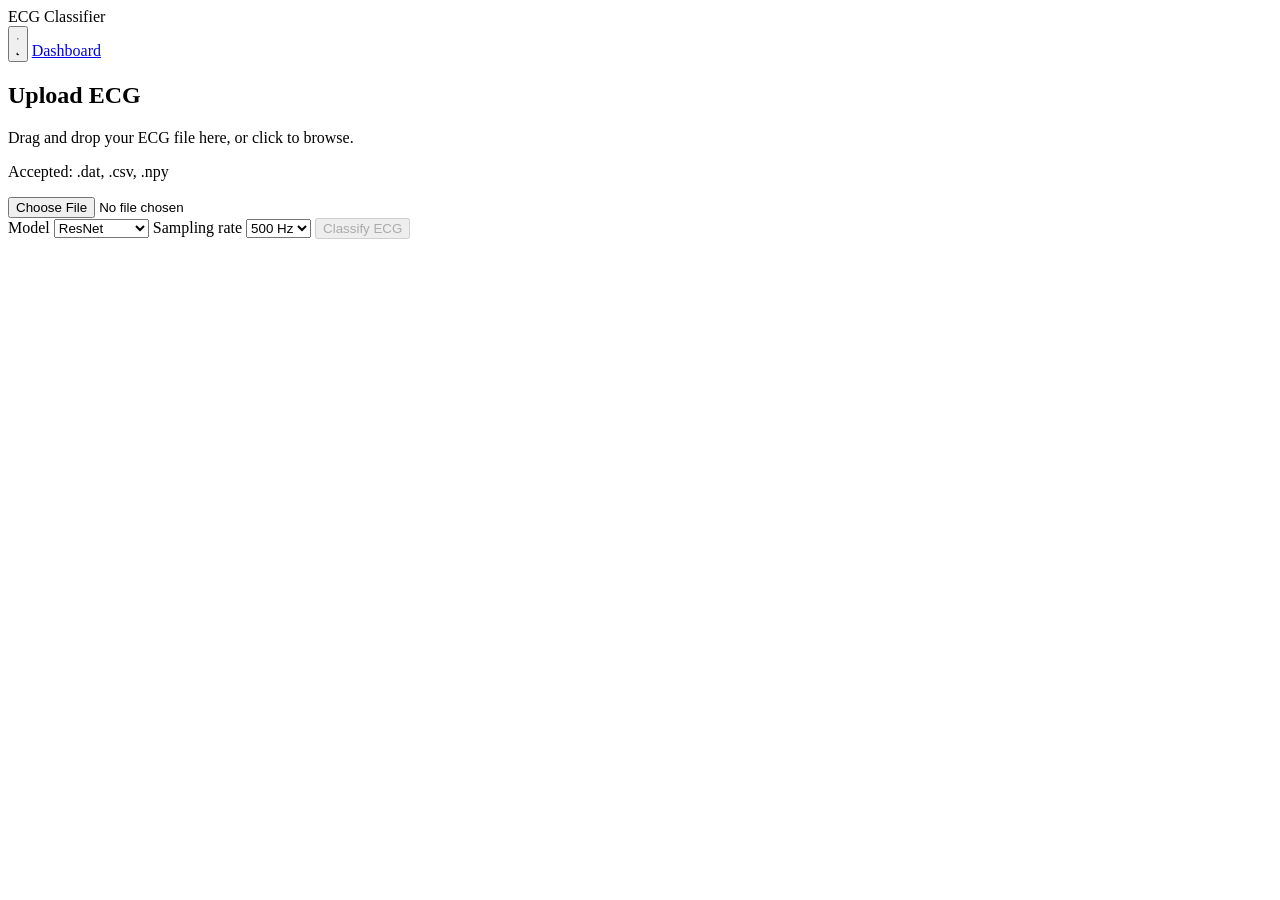
==== app/static/index.html @ f08a7ce4 "feat(frontend): add index and dashboard HTML pages Made-with: Cursor" ====
<!DOCTYPE html>
<html lang="en">
<head>
  <meta charset="UTF-8">
  <meta name="viewport" content="width=device-width, initial-scale=1.0">
  <title>ECG Classifier — Upload & Predict</title>
  <link rel="preconnect" href="https://fonts.googleapis.com">
  <link rel="preconnect" href="https://fonts.gstatic.com" crossorigin>
  <link href="https://fonts.googleapis.com/css2?family=Inter:wght@400;500;600;700&display=swap" rel="stylesheet">
  <link rel="stylesheet" href="css/style.css">
</head>
<body>
  <nav class="nav">
    <span class="nav-title">ECG Classifier</span>
    <div class="theme-toggle-wrap">
      <button type="button" class="theme-toggle" id="themeToggle" title="Toggle dark mode" aria-label="Toggle dark mode">
        <span class="icon-sun" aria-hidden="true"><svg viewBox="0 0 24 24"><path d="M12 3v1m0 16v1m9-9h-1M4 12H3m15.364 6.364l-.707-.707M6.343 6.343l-.707-.707m12.728 0l-.707.707M6.343 17.657l-.707.707M16 12a4 4 0 11-8 0 4 4 0 018 0z"/></svg></span>
        <span class="icon-moon" aria-hidden="true"><svg viewBox="0 0 24 24"><path d="M21 12.79A9 9 0 1111.21 3 7 7 0 0021 12.79z"/></svg></span>
      </button>
      <a href="dashboard.html" class="nav-link">Dashboard</a>
    </div>
  </nav>

  <main class="container">
    <section class="card">
      <h2 class="card-title">Upload ECG</h2>
      <div class="upload-zone" id="uploadZone" role="button" tabindex="0">
        <p>Drag and drop your ECG file here, or click to browse.</p>
        <p class="hint">Accepted: .dat, .csv, .npy</p>
        <input type="file" id="fileInput" class="input-file-hidden" accept=".dat,.csv,.npy">
      </div>
      <div class="options-row">
        <label for="modelSelect">Model</label>
        <select id="modelSelect">
          <option value="resnet">ResNet</option>
          <option value="cnn">CNN</option>
          <option value="cnn_lstm">CNN+LSTM</option>
          <option value="transformer">Transformer</option>
        </select>
        <label for="rateSelect">Sampling rate</label>
        <select id="rateSelect">
          <option value="100">100 Hz</option>
          <option value="500" selected>500 Hz</option>
        </select>
        <button type="button" class="btn btn-primary" id="submitBtn" disabled>Classify ECG</button>
      </div>
    </section>

    <section class="card" id="chartSection" style="display: none;">
      <h2 class="card-title">ECG Signal (12 leads)</h2>
      <div class="ecg-chart-container" id="ecgChartDiv"></div>
    </section>

    <section class="card" id="resultsSection" style="display: none;">
      <h2 class="card-title">Prediction results</h2>
      <div class="prediction-bars" id="predictionBars"></div>
    </section>
  </main>

  <div class="loading-overlay" id="loadingOverlay">
    <div class="spinner"></div>
  </div>

  <div class="toast" id="toast"></div>

  <script src="https://cdn.plot.ly/plotly-latest.min.js"></script>
  <script src="js/ecg_chart.js"></script>
  <script src="js/upload.js"></script>
</body>
</html>
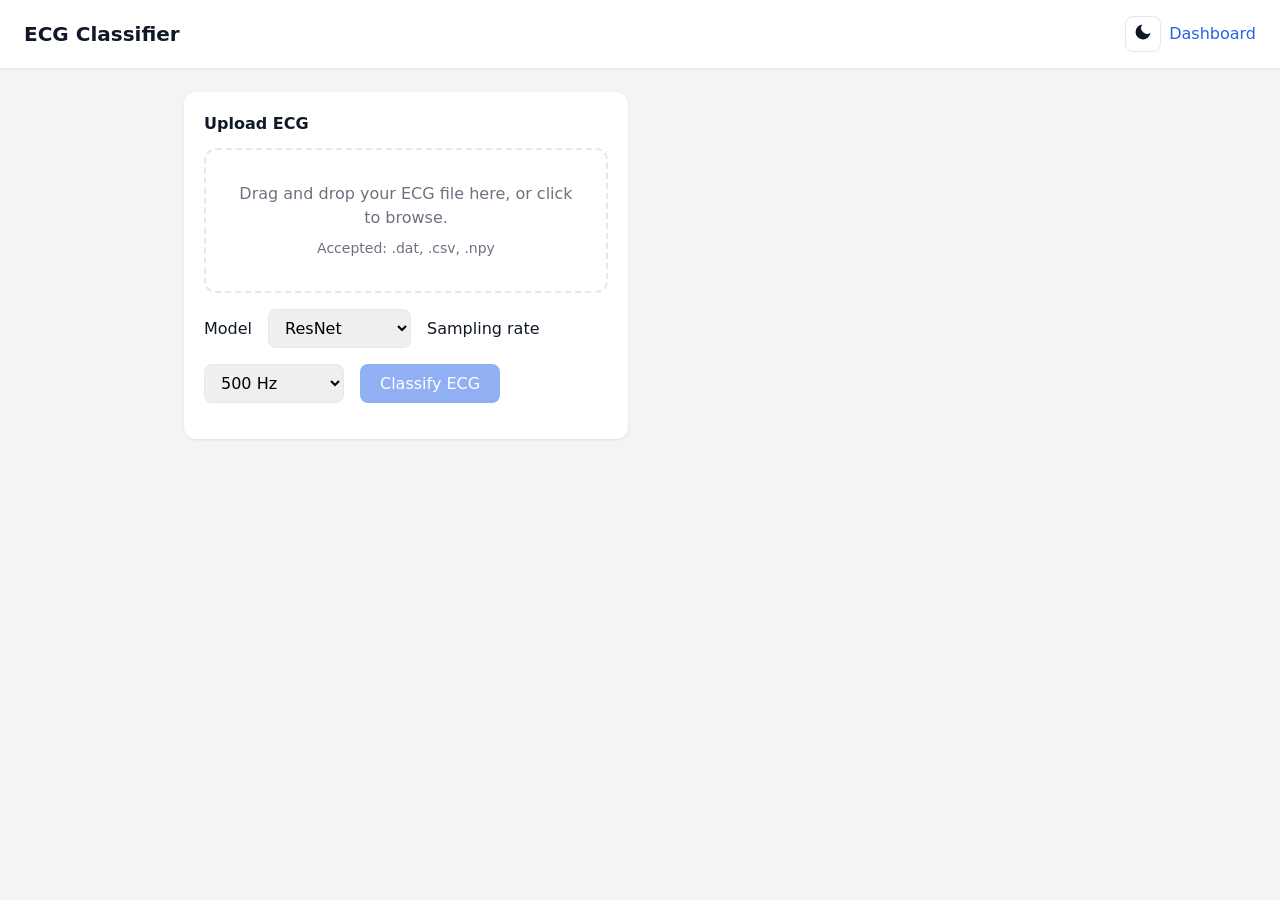
==== commit c5530150: "feat: two-column desktop layout and confusion grid per briefing Made-with: Cursor" ====
--- a/app/static/index.html
+++ b/app/static/index.html
@@ -22,39 +22,41 @@
   </nav>
 
   <main class="container">
-    <section class="card">
-      <h2 class="card-title">Upload ECG</h2>
-      <div class="upload-zone" id="uploadZone" role="button" tabindex="0">
-        <p>Drag and drop your ECG file here, or click to browse.</p>
-        <p class="hint">Accepted: .dat, .csv, .npy</p>
-        <input type="file" id="fileInput" class="input-file-hidden" accept=".dat,.csv,.npy">
+    <div class="page-grid">
+      <section class="card">
+        <h2 class="card-title">Upload ECG</h2>
+        <div class="upload-zone" id="uploadZone" role="button" tabindex="0">
+          <p>Drag and drop your ECG file here, or click to browse.</p>
+          <p class="hint">Accepted: .dat, .csv, .npy</p>
+          <input type="file" id="fileInput" class="input-file-hidden" accept=".dat,.csv,.npy">
+        </div>
+        <div class="options-row">
+          <label for="modelSelect">Model</label>
+          <select id="modelSelect">
+            <option value="resnet">ResNet</option>
+            <option value="cnn">CNN</option>
+            <option value="cnn_lstm">CNN+LSTM</option>
+            <option value="transformer">Transformer</option>
+          </select>
+          <label for="rateSelect">Sampling rate</label>
+          <select id="rateSelect">
+            <option value="100">100 Hz</option>
+            <option value="500" selected>500 Hz</option>
+          </select>
+          <button type="button" class="btn btn-primary" id="submitBtn" disabled>Classify ECG</button>
+        </div>
+      </section>
+      <div class="page-grid-right">
+        <section class="card" id="chartSection" style="display: none;">
+          <h2 class="card-title">ECG Signal (12 leads)</h2>
+          <div class="ecg-chart-container" id="ecgChartDiv"></div>
+        </section>
+        <section class="card" id="resultsSection" style="display: none;">
+          <h2 class="card-title">Prediction results</h2>
+          <div class="prediction-bars" id="predictionBars"></div>
+        </section>
       </div>
-      <div class="options-row">
-        <label for="modelSelect">Model</label>
-        <select id="modelSelect">
-          <option value="resnet">ResNet</option>
-          <option value="cnn">CNN</option>
-          <option value="cnn_lstm">CNN+LSTM</option>
-          <option value="transformer">Transformer</option>
-        </select>
-        <label for="rateSelect">Sampling rate</label>
-        <select id="rateSelect">
-          <option value="100">100 Hz</option>
-          <option value="500" selected>500 Hz</option>
-        </select>
-        <button type="button" class="btn btn-primary" id="submitBtn" disabled>Classify ECG</button>
-      </div>
-    </section>
-
-    <section class="card" id="chartSection" style="display: none;">
-      <h2 class="card-title">ECG Signal (12 leads)</h2>
-      <div class="ecg-chart-container" id="ecgChartDiv"></div>
-    </section>
-
-    <section class="card" id="resultsSection" style="display: none;">
-      <h2 class="card-title">Prediction results</h2>
-      <div class="prediction-bars" id="predictionBars"></div>
-    </section>
+    </div>
   </main>
 
   <div class="loading-overlay" id="loadingOverlay">
--- a/app/static/css/style.css
+++ b/app/static/css/style.css
@@ -0,0 +1,468 @@
+/* ECG Classifier — shared styles */
+:root {
+  --primary: #2563eb;
+  --accent: #1d4ed8;
+  --success: #16a34a;
+  --warning: #ea580c;
+  --gray-absent: #9ca3af;
+  --gray-bg: #f3f4f6;
+  --gray-border: #e5e7eb;
+  --card-bg: #ffffff;
+  --text: #111827;
+  --text-muted: #6b7280;
+  --shadow: 0 1px 3px rgba(0, 0, 0, 0.08);
+  --radius: 12px;
+}
+
+/* Dark mode */
+[data-theme="dark"] {
+  --primary: #3b82f6;
+  --accent: #60a5fa;
+  --success: #22c55e;
+  --warning: #f97316;
+  --gray-absent: #6b7280;
+  --gray-bg: #111827;
+  --gray-border: #374151;
+  --card-bg: #1f2937;
+  --text: #f9fafb;
+  --text-muted: #9ca3af;
+  --shadow: 0 1px 3px rgba(0, 0, 0, 0.3);
+}
+[data-theme="dark"] .upload-zone.drag-over {
+  background: rgba(59, 130, 246, 0.12);
+}
+[data-theme="dark"] .loading-overlay {
+  background: rgba(17, 24, 39, 0.85);
+}
+[data-theme="dark"] .toast {
+  background: #374151;
+}
+[data-theme="dark"] .toast.error {
+  background: #dc2626;
+}
+
+* {
+  box-sizing: border-box;
+}
+
+body {
+  margin: 0;
+  font-family: "Inter", system-ui, -apple-system, sans-serif;
+  font-size: 16px;
+  line-height: 1.5;
+  color: var(--text);
+  background: var(--gray-bg);
+}
+
+/* Navigation */
+.nav {
+  display: flex;
+  align-items: center;
+  justify-content: space-between;
+  padding: 1rem 1.5rem;
+  background: var(--card-bg);
+  box-shadow: var(--shadow);
+}
+
+.nav-title {
+  font-weight: 700;
+  font-size: 1.25rem;
+  color: var(--text);
+}
+
+.nav-link {
+  color: var(--primary);
+  text-decoration: none;
+  font-weight: 500;
+}
+
+.nav-link:hover {
+  text-decoration: underline;
+}
+
+/* Layout */
+.container {
+  max-width: 960px;
+  margin: 0 auto;
+  padding: 1.5rem;
+}
+
+/* Desktop: two-column layout (briefing: single column mobile, two column desktop) */
+@media (min-width: 769px) {
+  .page-grid {
+    display: grid;
+    grid-template-columns: 1fr 1fr;
+    gap: 1.5rem;
+    align-items: start;
+  }
+
+  .dashboard-grid {
+    display: grid;
+    grid-template-columns: 1fr 1fr;
+    gap: 1.5rem;
+    align-items: start;
+  }
+
+  .confusion-grid {
+    grid-template-columns: repeat(2, 1fr);
+  }
+}
+
+@media (max-width: 768px) {
+  .container {
+    padding: 1rem;
+  }
+
+  .confusion-grid {
+    grid-template-columns: 1fr;
+  }
+}
+
+/* Cards */
+.card {
+  background: var(--card-bg);
+  border-radius: var(--radius);
+  box-shadow: var(--shadow);
+  padding: 1.25rem;
+  margin-bottom: 1rem;
+}
+
+.card-title {
+  font-size: 1rem;
+  font-weight: 600;
+  margin: 0 0 0.75rem 0;
+  color: var(--text);
+}
+
+/* Upload zone */
+.upload-zone {
+  border: 2px dashed var(--gray-border);
+  border-radius: var(--radius);
+  padding: 2rem;
+  text-align: center;
+  background: var(--card-bg);
+  transition: border-color 0.2s, background 0.2s;
+  cursor: pointer;
+}
+
+.upload-zone.drag-over {
+  border-color: var(--primary);
+  border-style: solid;
+  background: rgba(37, 99, 235, 0.04);
+}
+
+.upload-zone p {
+  margin: 0;
+  color: var(--text-muted);
+}
+
+.upload-zone .hint {
+  font-size: 0.875rem;
+  margin-top: 0.5rem;
+}
+
+/* Buttons */
+.btn {
+  display: inline-flex;
+  align-items: center;
+  justify-content: center;
+  padding: 0.625rem 1.25rem;
+  font-size: 1rem;
+  font-weight: 500;
+  border: none;
+  border-radius: 8px;
+  cursor: pointer;
+  transition: opacity 0.2s, background 0.2s;
+  font-family: inherit;
+}
+
+.btn-primary {
+  background: var(--primary);
+  color: white;
+}
+
+.btn-primary:hover:not(:disabled) {
+  background: var(--accent);
+}
+
+.btn:disabled {
+  opacity: 0.5;
+  cursor: not-allowed;
+}
+
+/* Options row */
+.options-row {
+  display: flex;
+  flex-wrap: wrap;
+  gap: 1rem;
+  align-items: center;
+  margin: 1rem 0;
+}
+
+.options-row label {
+  font-weight: 500;
+  color: var(--text);
+}
+
+.options-row select {
+  padding: 0.5rem 0.75rem;
+  border: 1px solid var(--gray-border);
+  border-radius: 8px;
+  font-size: 1rem;
+  font-family: inherit;
+  min-width: 140px;
+}
+
+/* ECG chart container */
+.ecg-chart-container {
+  width: 100%;
+  min-height: 400px;
+  max-height: 70vh;
+  overflow: auto;
+  margin: 1rem 0;
+  background: var(--card-bg);
+  border-radius: var(--radius);
+  padding: 0.5rem;
+}
+
+.ecg-chart-container .plotly {
+  width: 100% !important;
+}
+
+/* Prediction bars */
+.prediction-bars {
+  margin-top: 1rem;
+}
+
+.pred-row {
+  display: flex;
+  align-items: center;
+  gap: 0.75rem;
+  margin-bottom: 0.5rem;
+}
+
+.pred-label {
+  font-weight: 500;
+  min-width: 4rem;
+  font-size: 0.875rem;
+}
+
+.pred-bar-wrap {
+  flex: 1;
+  height: 24px;
+  background: var(--gray-bg);
+  border-radius: 4px;
+  overflow: hidden;
+}
+
+.pred-bar {
+  height: 100%;
+  border-radius: 4px;
+  transition: width 0.3s ease;
+}
+
+.pred-bar.success {
+  background: var(--success);
+}
+
+.pred-bar.warning {
+  background: var(--warning);
+}
+
+.pred-bar.absent {
+  background: var(--gray-absent);
+}
+
+.pred-pct {
+  font-size: 0.875rem;
+  color: var(--text-muted);
+  min-width: 3rem;
+  text-align: right;
+}
+
+/* Loading overlay */
+.loading-overlay {
+  position: fixed;
+  inset: 0;
+  background: rgba(255, 255, 255, 0.8);
+  display: flex;
+  align-items: center;
+  justify-content: center;
+  z-index: 1000;
+  visibility: hidden;
+  opacity: 0;
+  transition: visibility 0.2s, opacity 0.2s;
+}
+
+.loading-overlay.visible {
+  visibility: visible;
+  opacity: 1;
+}
+
+.spinner {
+  width: 48px;
+  height: 48px;
+  border: 4px solid var(--gray-border);
+  border-top-color: var(--primary);
+  border-radius: 50%;
+  animation: spin 0.8s linear infinite;
+}
+
+@keyframes spin {
+  to {
+    transform: rotate(360deg);
+  }
+}
+
+/* Toast */
+.toast {
+  position: fixed;
+  bottom: 1.5rem;
+  left: 50%;
+  transform: translateX(-50%) translateY(100px);
+  padding: 0.75rem 1.25rem;
+  background: #1f2937;
+  color: white;
+  border-radius: 8px;
+  font-size: 0.875rem;
+  box-shadow: 0 4px 12px rgba(0, 0, 0, 0.15);
+  z-index: 1001;
+  opacity: 0;
+  transition: transform 0.3s, opacity 0.3s;
+}
+
+.toast.visible {
+  transform: translateX(-50%) translateY(0);
+  opacity: 1;
+}
+
+.toast.error {
+  background: #b91c1c;
+}
+
+/* Dashboard: summary cards */
+.summary-cards {
+  display: grid;
+  grid-template-columns: repeat(auto-fit, minmax(200px, 1fr));
+  gap: 1rem;
+  margin-bottom: 1.5rem;
+}
+
+.summary-card {
+  background: var(--card-bg);
+  border-radius: var(--radius);
+  box-shadow: var(--shadow);
+  padding: 1.25rem;
+}
+
+.summary-card .metric-name {
+  font-size: 0.875rem;
+  color: var(--text-muted);
+  margin: 0 0 0.25rem 0;
+}
+
+.summary-card .metric-value {
+  font-size: 1.5rem;
+  font-weight: 700;
+  color: var(--text);
+  margin: 0;
+}
+
+/* Dashboard: tabs */
+.model-tabs {
+  display: flex;
+  gap: 0.25rem;
+  margin-bottom: 1rem;
+  flex-wrap: wrap;
+}
+
+.model-tabs button {
+  padding: 0.5rem 1rem;
+  border: 1px solid var(--gray-border);
+  background: var(--card-bg);
+  border-radius: 8px;
+  cursor: pointer;
+  font-size: 0.875rem;
+  font-weight: 500;
+  font-family: inherit;
+}
+
+.model-tabs button:hover {
+  background: var(--gray-bg);
+}
+
+.model-tabs button.active {
+  background: var(--primary);
+  color: white;
+  border-color: var(--primary);
+}
+
+/* Dashboard: chart containers */
+.dashboard-chart {
+  width: 100%;
+  min-height: 300px;
+  margin: 1rem 0;
+}
+
+.confusion-grid {
+  display: grid;
+  grid-template-columns: repeat(auto-fill, minmax(280px, 1fr));
+  gap: 1rem;
+  margin-top: 1rem;
+}
+
+.confusion-grid .dashboard-chart {
+  min-height: 220px;
+}
+
+/* Hide file input */
+.input-file-hidden {
+  position: absolute;
+  width: 0.1px;
+  height: 0.1px;
+  opacity: 0;
+  overflow: hidden;
+  z-index: -1;
+}
+
+/* Theme toggle (dashboard) */
+.theme-toggle-wrap {
+  display: flex;
+  align-items: center;
+  gap: 0.5rem;
+}
+.theme-toggle {
+  display: inline-flex;
+  align-items: center;
+  justify-content: center;
+  width: 2.25rem;
+  height: 2.25rem;
+  padding: 0;
+  border: 1px solid var(--gray-border);
+  border-radius: 8px;
+  background: var(--card-bg);
+  color: var(--text);
+  cursor: pointer;
+  transition: background 0.2s, border-color 0.2s;
+  font-size: 1.1rem;
+}
+.theme-toggle:hover {
+  background: var(--gray-bg);
+}
+.theme-toggle svg {
+  width: 1.25rem;
+  height: 1.25rem;
+  fill: currentColor;
+}
+.theme-toggle .icon-sun {
+  display: none;
+}
+.theme-toggle .icon-moon {
+  display: block;
+}
+[data-theme="dark"] .theme-toggle .icon-moon {
+  display: none;
+}
+[data-theme="dark"] .theme-toggle .icon-sun {
+  display: block;
+}
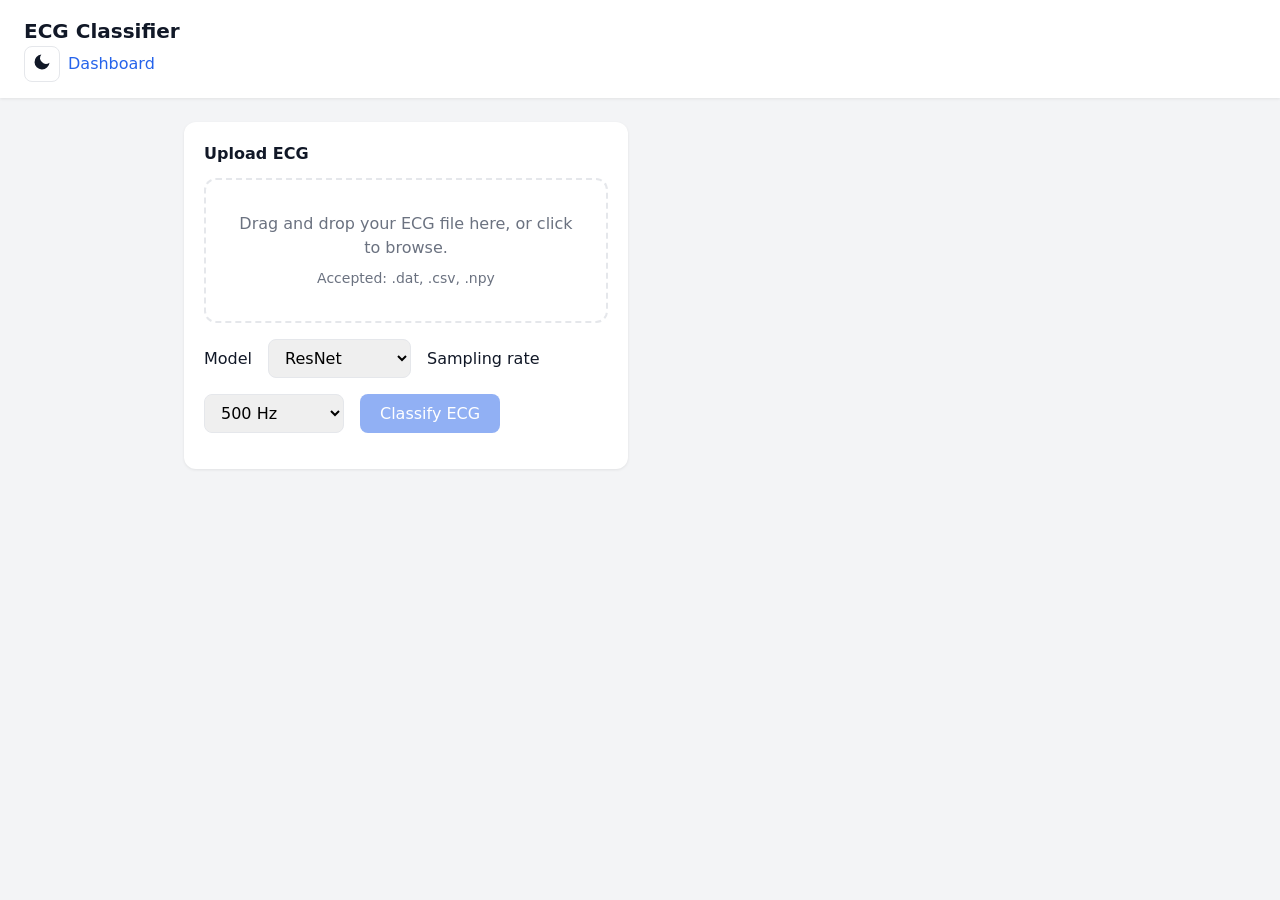
==== commit a3e92da2: "feat: add nav-inner and container--upload for centered layout Made-with: Cursor" ====
--- a/app/static/index.html
+++ b/app/static/index.html
@@ -4,6 +4,7 @@
   <meta charset="UTF-8">
   <meta name="viewport" content="width=device-width, initial-scale=1.0">
   <title>ECG Classifier — Upload & Predict</title>
+  <link rel="preload" href="css/style.css" as="style">
   <link rel="preconnect" href="https://fonts.googleapis.com">
   <link rel="preconnect" href="https://fonts.gstatic.com" crossorigin>
   <link href="https://fonts.googleapis.com/css2?family=Inter:wght@400;500;600;700&display=swap" rel="stylesheet">
@@ -11,17 +12,19 @@
 </head>
 <body>
   <nav class="nav">
-    <span class="nav-title">ECG Classifier</span>
-    <div class="theme-toggle-wrap">
-      <button type="button" class="theme-toggle" id="themeToggle" title="Toggle dark mode" aria-label="Toggle dark mode">
-        <span class="icon-sun" aria-hidden="true"><svg viewBox="0 0 24 24"><path d="M12 3v1m0 16v1m9-9h-1M4 12H3m15.364 6.364l-.707-.707M6.343 6.343l-.707-.707m12.728 0l-.707.707M6.343 17.657l-.707.707M16 12a4 4 0 11-8 0 4 4 0 018 0z"/></svg></span>
-        <span class="icon-moon" aria-hidden="true"><svg viewBox="0 0 24 24"><path d="M21 12.79A9 9 0 1111.21 3 7 7 0 0021 12.79z"/></svg></span>
-      </button>
-      <a href="dashboard.html" class="nav-link">Dashboard</a>
+    <div class="nav-inner">
+      <span class="nav-title">ECG Classifier</span>
+      <div class="theme-toggle-wrap">
+        <button type="button" class="theme-toggle" id="themeToggle" title="Toggle dark mode" aria-label="Toggle dark mode">
+          <span class="icon-sun" aria-hidden="true"><svg viewBox="0 0 24 24"><path d="M12 3v1m0 16v1m9-9h-1M4 12H3m15.364 6.364l-.707-.707M6.343 6.343l-.707-.707m12.728 0l-.707.707M6.343 17.657l-.707.707M16 12a4 4 0 11-8 0 4 4 0 018 0z"/></svg></span>
+          <span class="icon-moon" aria-hidden="true"><svg viewBox="0 0 24 24"><path d="M21 12.79A9 9 0 1111.21 3 7 7 0 0021 12.79z"/></svg></span>
+        </button>
+        <a href="dashboard.html" class="nav-link">Dashboard</a>
+      </div>
     </div>
   </nav>
 
-  <main class="container">
+  <main class="container container--upload">
     <div class="page-grid">
       <section class="card">
         <h2 class="card-title">Upload ECG</h2>
@@ -59,14 +62,15 @@
     </div>
   </main>
 
-  <div class="loading-overlay" id="loadingOverlay">
-    <div class="spinner"></div>
+  <div class="loading-overlay" id="loadingOverlay" aria-hidden="true" aria-live="polite">
+    <div class="spinner" aria-hidden="true"></div>
   </div>
 
-  <div class="toast" id="toast"></div>
+  <div class="toast" id="toast" role="status" aria-live="polite" aria-atomic="true"></div>
 
-  <script src="https://cdn.plot.ly/plotly-latest.min.js"></script>
-  <script src="js/ecg_chart.js"></script>
-  <script src="js/upload.js"></script>
+  <script src="https://cdn.plot.ly/plotly-latest.min.js" defer></script>
+  <script src="js/theme.js" defer></script>
+  <script src="js/ecg_chart.js" defer></script>
+  <script src="js/upload.js" defer></script>
 </body>
 </html>
--- a/app/static/css/style.css
+++ b/app/static/css/style.css
@@ -45,6 +45,15 @@
   box-sizing: border-box;
 }
 
+/* Reduce motion for users who prefer it */
+@media (prefers-reduced-motion: reduce) {
+  *, *::before, *::after {
+    animation-duration: 0.01ms !important;
+    animation-iteration-count: 1 !important;
+    transition-duration: 0.01ms !important;
+  }
+}
+
 body {
   margin: 0;
   font-family: "Inter", system-ui, -apple-system, sans-serif;
@@ -52,6 +61,7 @@
   line-height: 1.5;
   color: var(--text);
   background: var(--gray-bg);
+  transition: background-color 0.25s ease, color 0.25s ease;
 }
 
 /* Navigation */
@@ -62,6 +72,7 @@
   padding: 1rem 1.5rem;
   background: var(--card-bg);
   box-shadow: var(--shadow);
+  transition: background-color 0.25s ease, color 0.25s ease, box-shadow 0.25s ease;
 }
 
 .nav-title {
@@ -78,6 +89,11 @@
 
 .nav-link:hover {
   text-decoration: underline;
+}
+
+.nav-link:focus-visible {
+  outline: 2px solid var(--primary);
+  outline-offset: 2px;
 }
 
 /* Layout */
@@ -108,6 +124,11 @@
   }
 }
 
+.page-grid-right {
+  content-visibility: auto;
+  contain-intrinsic-size: auto 400px;
+}
+
 @media (max-width: 768px) {
   .container {
     padding: 1rem;
@@ -118,13 +139,15 @@
   }
 }
 
-/* Cards */
+/* Cards — contain for faster layout */
 .card {
   background: var(--card-bg);
   border-radius: var(--radius);
   box-shadow: var(--shadow);
   padding: 1.25rem;
   margin-bottom: 1rem;
+  transition: background-color 0.25s ease, color 0.25s ease, box-shadow 0.25s ease;
+  contain: layout style paint;
 }
 
 .card-title {
@@ -143,6 +166,11 @@
   background: var(--card-bg);
   transition: border-color 0.2s, background 0.2s;
   cursor: pointer;
+}
+
+.upload-zone:focus-visible {
+  outline: 2px solid var(--primary);
+  outline-offset: 2px;
 }
 
 .upload-zone.drag-over {
@@ -185,6 +213,11 @@
   background: var(--accent);
 }
 
+.btn:focus-visible {
+  outline: 2px solid var(--accent);
+  outline-offset: 2px;
+}
+
 .btn:disabled {
   opacity: 0.5;
   cursor: not-allowed;
@@ -213,7 +246,12 @@
   min-width: 140px;
 }
 
-/* ECG chart container */
+.options-row select:focus-visible {
+  outline: 2px solid var(--primary);
+  outline-offset: 2px;
+}
+
+/* ECG chart container — contain for cheaper scroll/repaint */
 .ecg-chart-container {
   width: 100%;
   min-height: 400px;
@@ -223,6 +261,7 @@
   background: var(--card-bg);
   border-radius: var(--radius);
   padding: 0.5rem;
+  contain: layout paint;
 }
 
 .ecg-chart-container .plotly {
@@ -306,6 +345,7 @@
   border-top-color: var(--primary);
   border-radius: 50%;
   animation: spin 0.8s linear infinite;
+  will-change: transform;
 }
 
 @keyframes spin {
@@ -391,17 +431,23 @@
   background: var(--gray-bg);
 }
 
+.model-tabs button:focus-visible {
+  outline: 2px solid var(--primary);
+  outline-offset: 2px;
+}
+
 .model-tabs button.active {
   background: var(--primary);
   color: white;
   border-color: var(--primary);
 }
 
-/* Dashboard: chart containers */
+/* Dashboard: chart containers — contain for faster Plotly resize/scroll */
 .dashboard-chart {
   width: 100%;
   min-height: 300px;
   margin: 1rem 0;
+  contain: layout paint;
 }
 
 .confusion-grid {
@@ -443,11 +489,15 @@
   background: var(--card-bg);
   color: var(--text);
   cursor: pointer;
-  transition: background 0.2s, border-color 0.2s;
+  transition: background 0.25s ease, border-color 0.25s ease, color 0.25s ease;
   font-size: 1.1rem;
 }
 .theme-toggle:hover {
   background: var(--gray-bg);
+}
+.theme-toggle:focus-visible {
+  outline: 2px solid var(--primary);
+  outline-offset: 2px;
 }
 .theme-toggle svg {
   width: 1.25rem;
--- a/app/static/css/style.css
+++ b/app/static/css/style.css
@@ -45,6 +45,15 @@
   box-sizing: border-box;
 }
 
+/* Reduce motion for users who prefer it */
+@media (prefers-reduced-motion: reduce) {
+  *, *::before, *::after {
+    animation-duration: 0.01ms !important;
+    animation-iteration-count: 1 !important;
+    transition-duration: 0.01ms !important;
+  }
+}
+
 body {
   margin: 0;
   font-family: "Inter", system-ui, -apple-system, sans-serif;
@@ -52,6 +61,7 @@
   line-height: 1.5;
   color: var(--text);
   background: var(--gray-bg);
+  transition: background-color 0.25s ease, color 0.25s ease;
 }
 
 /* Navigation */
@@ -62,6 +72,7 @@
   padding: 1rem 1.5rem;
   background: var(--card-bg);
   box-shadow: var(--shadow);
+  transition: background-color 0.25s ease, color 0.25s ease, box-shadow 0.25s ease;
 }
 
 .nav-title {
@@ -78,6 +89,11 @@
 
 .nav-link:hover {
   text-decoration: underline;
+}
+
+.nav-link:focus-visible {
+  outline: 2px solid var(--primary);
+  outline-offset: 2px;
 }
 
 /* Layout */
@@ -108,6 +124,11 @@
   }
 }
 
+.page-grid-right {
+  content-visibility: auto;
+  contain-intrinsic-size: auto 400px;
+}
+
 @media (max-width: 768px) {
   .container {
     padding: 1rem;
@@ -118,13 +139,15 @@
   }
 }
 
-/* Cards */
+/* Cards — contain for faster layout */
 .card {
   background: var(--card-bg);
   border-radius: var(--radius);
   box-shadow: var(--shadow);
   padding: 1.25rem;
   margin-bottom: 1rem;
+  transition: background-color 0.25s ease, color 0.25s ease, box-shadow 0.25s ease;
+  contain: layout style paint;
 }
 
 .card-title {
@@ -143,6 +166,11 @@
   background: var(--card-bg);
   transition: border-color 0.2s, background 0.2s;
   cursor: pointer;
+}
+
+.upload-zone:focus-visible {
+  outline: 2px solid var(--primary);
+  outline-offset: 2px;
 }
 
 .upload-zone.drag-over {
@@ -185,6 +213,11 @@
   background: var(--accent);
 }
 
+.btn:focus-visible {
+  outline: 2px solid var(--accent);
+  outline-offset: 2px;
+}
+
 .btn:disabled {
   opacity: 0.5;
   cursor: not-allowed;
@@ -213,7 +246,12 @@
   min-width: 140px;
 }
 
-/* ECG chart container */
+.options-row select:focus-visible {
+  outline: 2px solid var(--primary);
+  outline-offset: 2px;
+}
+
+/* ECG chart container — contain for cheaper scroll/repaint */
 .ecg-chart-container {
   width: 100%;
   min-height: 400px;
@@ -223,6 +261,7 @@
   background: var(--card-bg);
   border-radius: var(--radius);
   padding: 0.5rem;
+  contain: layout paint;
 }
 
 .ecg-chart-container .plotly {
@@ -306,6 +345,7 @@
   border-top-color: var(--primary);
   border-radius: 50%;
   animation: spin 0.8s linear infinite;
+  will-change: transform;
 }
 
 @keyframes spin {
@@ -391,17 +431,23 @@
   background: var(--gray-bg);
 }
 
+.model-tabs button:focus-visible {
+  outline: 2px solid var(--primary);
+  outline-offset: 2px;
+}
+
 .model-tabs button.active {
   background: var(--primary);
   color: white;
   border-color: var(--primary);
 }
 
-/* Dashboard: chart containers */
+/* Dashboard: chart containers — contain for faster Plotly resize/scroll */
 .dashboard-chart {
   width: 100%;
   min-height: 300px;
   margin: 1rem 0;
+  contain: layout paint;
 }
 
 .confusion-grid {
@@ -443,11 +489,15 @@
   background: var(--card-bg);
   color: var(--text);
   cursor: pointer;
-  transition: background 0.2s, border-color 0.2s;
+  transition: background 0.25s ease, border-color 0.25s ease, color 0.25s ease;
   font-size: 1.1rem;
 }
 .theme-toggle:hover {
   background: var(--gray-bg);
+}
+.theme-toggle:focus-visible {
+  outline: 2px solid var(--primary);
+  outline-offset: 2px;
 }
 .theme-toggle svg {
   width: 1.25rem;
